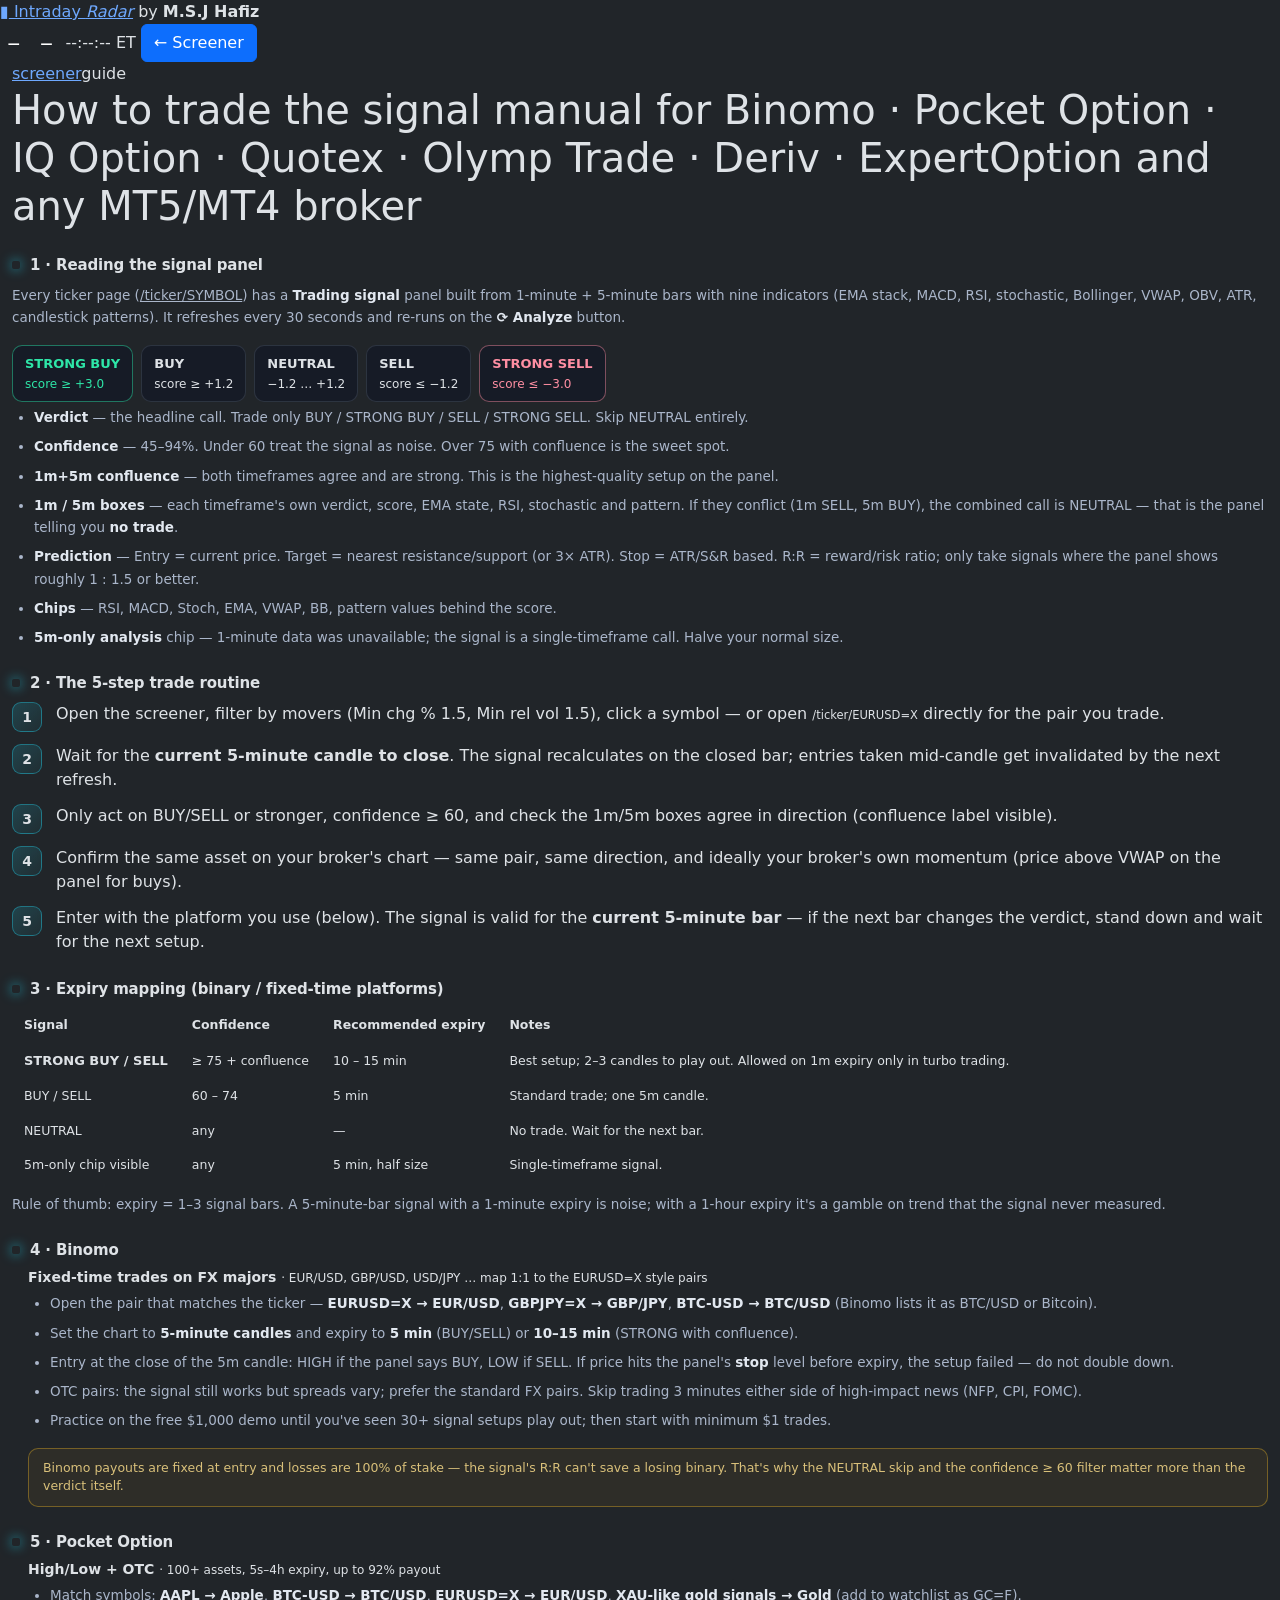
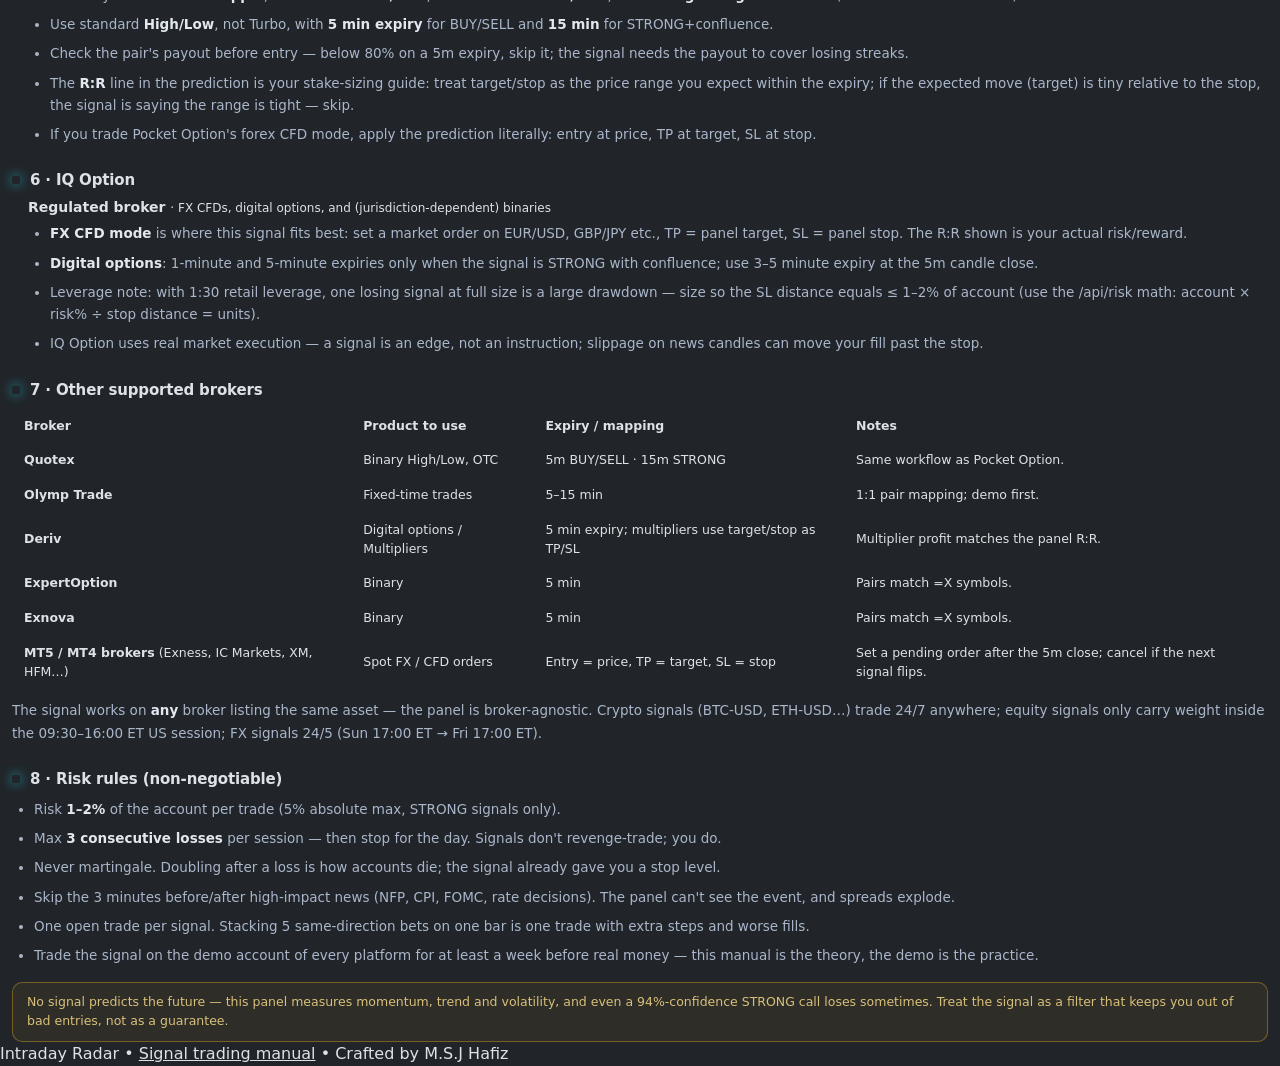
==== public/guide.html @ 57c213fd "Add /guide: signal trading manual for Binomo, Pocket Option, IQ Option and more - New guide page (pu" ====
<!doctype html>
<html lang="en" data-bs-theme="dark">
<head>
  <meta charset="utf-8">
  <meta name="viewport" content="width=device-width, initial-scale=1">
  <title>How to Use the Signal — Intraday Radar</title>
  <link href="https://cdn.jsdelivr.net/npm/bootstrap@5.3.3/dist/css/bootstrap.min.css" rel="stylesheet">
  <link rel="preconnect" href="https://fonts.googleapis.com">
  <link rel="preconnect" href="https://fonts.gstatic.com" crossorigin>
  <link href="https://fonts.googleapis.com/css2?family=Inter:wght@400;500;600;700;800&family=JetBrains+Mono:wght@400;500;600;700&display=swap" rel="stylesheet">
  <link rel="stylesheet" href="/static/style.css">
  <style>
    .guide h2 { font-size: 15px; font-weight: 750; letter-spacing: -0.01em; margin: 26px 0 10px; display: flex; align-items: center; gap: 10px; }
    .guide h2::before { content: ""; width: 8px; height: 8px; border-radius: 2px; background: var(--cyan); box-shadow: 0 0 12px rgba(34, 211, 238, 0.8); }
    .guide p, .guide li { font-size: 13.5px; line-height: 1.65; color: var(--text2, #aab6ca); }
    .guide ul, .guide ol { padding-left: 22px; }
    .guide li { margin-bottom: 7px; }
    .guide li b, .guide p b { color: var(--text, #e2e8f0); }
    .guide .step { display: flex; gap: 14px; margin-bottom: 12px; }
    .guide .step .n {
      flex: 0 0 30px; height: 30px; border-radius: 9px; display: grid; place-items: center;
      background: linear-gradient(135deg, rgba(34,211,238,.18), rgba(34,211,238,.05));
      border: 1px solid rgba(34,211,238,.4); color: var(--cyan); font-weight: 800; font-size: 14px; font-family: var(--mono);
    }
    .guide .broker { border-left: 3px solid var(--cyan); padding-left: 16px; margin-bottom: 22px; }
    .guide .broker h3 { font-size: 14px; font-weight: 750; margin: 0 0 6px; }
    .guide .broker h3 .hint { font-weight: 500; color: var(--muted); font-size: 12px; }
    .guide table.grid td, .guide table.grid th { padding: 8px 12px; font-size: 12.5px; }
    .guide .verdict-demo { display: flex; gap: 8px; flex-wrap: wrap; margin: 10px 0 4px; }
    .guide .vbox {
      border: 1px solid rgba(148,163,184,.18); border-radius: 10px; padding: 8px 12px; font-size: 12px;
      background: rgba(15,22,38,.6); font-family: var(--mono); white-space: nowrap;
    }
    .guide .vbox b { display: block; font-size: 13px; margin-bottom: 2px; }
    .guide .strong-buy { color: #2ee6a8; border-color: rgba(46,230,168,.45); }
    .guide .buy { color: var(--green); }
    .guide .neutral { color: var(--muted); }
    .guide .sell { color: var(--red); }
    .guide .strong-sell { color: #ff8fa3; border-color: rgba(255,143,163,.45); }
    .guide .warn { border: 1px solid rgba(251,191,36,.35); background: rgba(251,191,36,.06); border-radius: 10px; padding: 10px 14px; font-size: 12.5px; color: #d9c07a; margin-top: 10px; }
    .guide .key { font-family: var(--mono); font-size: 11.5px; color: var(--cyan); }
  </style>
</head>
<body>
  <header class="topbar">
    <a class="brand" href="/"><span class="logo">▮</span> Intraday <em>Radar</em></a>
    <span class="byline">by <b>M.S.J Hafiz</b></span>
    <div class="topbar-right">
      <span class="pill badge rounded-pill" id="mode-pill">—</span>
      <span class="pill badge rounded-pill" id="state-pill">—</span>
      <span class="clock" id="et-clock">--:--:-- ET</span>
      <a class="btn btn-primary" href="/">← Screener</a>
    </div>
  </header>
  <div class="tape"><div class="tape-track" id="tape-track"></div></div>
  <main class="container-xxl">
    <div class="crumbs"><a href="/">screener</a><span>guide</span></div>

    <section class="panel guide">
      <div class="panel-head">
        <h1>How to trade the signal <span class="sub">manual for Binomo · Pocket Option · IQ Option · Quotex · Olymp Trade · Deriv · ExpertOption and any MT5/MT4 broker</span></h1>
      </div>

      <h2>1 · Reading the signal panel</h2>
      <p>Every ticker page (<a href="/ticker/AAPL" style="color:var(--cyan)">/ticker/SYMBOL</a>) has a <b>Trading signal</b> panel built from 1-minute + 5-minute bars with nine indicators (EMA stack, MACD, RSI, stochastic, Bollinger, VWAP, OBV, ATR, candlestick patterns). It refreshes every 30 seconds and re-runs on the <b>⟳ Analyze</b> button.</p>
      <div class="verdict-demo">
        <span class="vbox strong-buy"><b>STRONG BUY</b>score ≥ +3.0</span>
        <span class="vbox buy"><b>BUY</b>score ≥ +1.2</span>
        <span class="vbox neutral"><b>NEUTRAL</b>−1.2 … +1.2</span>
        <span class="vbox sell"><b>SELL</b>score ≤ −1.2</span>
        <span class="vbox strong-sell"><b>STRONG SELL</b>score ≤ −3.0</span>
      </div>
      <ul>
        <li><b>Verdict</b> — the headline call. Trade only BUY / STRONG BUY / SELL / STRONG SELL. Skip NEUTRAL entirely.</li>
        <li><b>Confidence</b> — 45–94%. Under 60 treat the signal as noise. Over 75 with confluence is the sweet spot.</li>
        <li><b>1m+5m confluence</b> — both timeframes agree and are strong. This is the highest-quality setup on the panel.</li>
        <li><b>1m / 5m boxes</b> — each timeframe's own verdict, score, EMA state, RSI, stochastic and pattern. If they conflict (1m SELL, 5m BUY), the combined call is NEUTRAL — that is the panel telling you <b>no trade</b>.</li>
        <li><b>Prediction</b> — Entry = current price. Target = nearest resistance/support (or 3× ATR). Stop = ATR/S&R based. R:R = reward/risk ratio; only take signals where the panel shows roughly 1 : 1.5 or better.</li>
        <li><b>Chips</b> — RSI, MACD, Stoch, EMA, VWAP, BB, pattern values behind the score.</li>
        <li><b>5m-only analysis</b> chip — 1-minute data was unavailable; the signal is a single-timeframe call. Halve your normal size.</li>
      </ul>

      <h2>2 · The 5-step trade routine</h2>
      <div class="step"><div class="n">1</div><div>Open the screener, filter by movers (Min chg % 1.5, Min rel vol 1.5), click a symbol — or open <span class="key">/ticker/EURUSD=X</span> directly for the pair you trade.</div></div>
      <div class="step"><div class="n">2</div><div>Wait for the <b>current 5-minute candle to close</b>. The signal recalculates on the closed bar; entries taken mid-candle get invalidated by the next refresh.</div></div>
      <div class="step"><div class="n">3</div><div>Only act on BUY/SELL or stronger, confidence ≥ 60, and check the 1m/5m boxes agree in direction (confluence label visible).</div></div>
      <div class="step"><div class="n">4</div><div>Confirm the same asset on your broker's chart — same pair, same direction, and ideally your broker's own momentum (price above VWAP on the panel for buys).</div></div>
      <div class="step"><div class="n">5</div><div>Enter with the platform you use (below). The signal is valid for the <b>current 5-minute bar</b> — if the next bar changes the verdict, stand down and wait for the next setup.</div></div>

      <h2>3 · Expiry mapping (binary / fixed-time platforms)</h2>
      <table class="grid">
        <thead><tr><th>Signal</th><th>Confidence</th><th>Recommended expiry</th><th>Notes</th></tr></thead>
        <tbody>
          <tr><td><span class="vbox buy" style="border:none;padding:0;background:none"><b style="display:inline">STRONG BUY / SELL</b></span></td><td>≥ 75 + confluence</td><td class="num">10 – 15 min</td><td>Best setup; 2–3 candles to play out. Allowed on 1m expiry only in turbo trading.</td></tr>
          <tr><td>BUY / SELL</td><td>60 – 74</td><td class="num">5 min</td><td>Standard trade; one 5m candle.</td></tr>
          <tr><td>NEUTRAL</td><td>any</td><td class="num">—</td><td>No trade. Wait for the next bar.</td></tr>
          <tr><td>5m-only chip visible</td><td>any</td><td class="num">5 min, half size</td><td>Single-timeframe signal.</td></tr>
        </tbody>
      </table>
      <p style="margin-top:10px">Rule of thumb: expiry = 1–3 signal bars. A 5-minute-bar signal with a 1-minute expiry is noise; with a 1-hour expiry it's a gamble on trend that the signal never measured.</p>

      <h2>4 · Binomo</h2>
      <div class="broker">
        <h3>Fixed-time trades on FX majors <span class="hint">· EUR/USD, GBP/USD, USD/JPY … map 1:1 to the EURUSD=X style pairs</span></h3>
        <ul>
          <li>Open the pair that matches the ticker — <b>EURUSD=X → EUR/USD</b>, <b>GBPJPY=X → GBP/JPY</b>, <b>BTC-USD → BTC/USD</b> (Binomo lists it as BTC/USD or Bitcoin).</li>
          <li>Set the chart to <b>5-minute candles</b> and expiry to <b>5 min</b> (BUY/SELL) or <b>10–15 min</b> (STRONG with confluence).</li>
          <li>Entry at the close of the 5m candle: HIGH if the panel says BUY, LOW if SELL. If price hits the panel's <b>stop</b> level before expiry, the setup failed — do not double down.</li>
          <li>OTC pairs: the signal still works but spreads vary; prefer the standard FX pairs. Skip trading 3 minutes either side of high-impact news (NFP, CPI, FOMC).</li>
          <li>Practice on the free $1,000 demo until you've seen 30+ signal setups play out; then start with minimum $1 trades.</li>
        </ul>
        <div class="warn">Binomo payouts are fixed at entry and losses are 100% of stake — the signal's R:R can't save a losing binary. That's why the NEUTRAL skip and the confidence ≥ 60 filter matter more than the verdict itself.</div>
      </div>

      <h2>5 · Pocket Option</h2>
      <div class="broker">
        <h3>High/Low + OTC <span class="hint">· 100+ assets, 5s–4h expiry, up to 92% payout</span></h3>
        <ul>
          <li>Match symbols: <b>AAPL → Apple</b>, <b>BTC-USD → BTC/USD</b>, <b>EURUSD=X → EUR/USD</b>, <b>XAU-like gold signals → Gold</b> (add to watchlist as GC=F).</li>
          <li>Use standard <b>High/Low</b>, not Turbo, with <b>5 min expiry</b> for BUY/SELL and <b>15 min</b> for STRONG+confluence.</li>
          <li>Check the pair's payout before entry — below 80% on a 5m expiry, skip it; the signal needs the payout to cover losing streaks.</li>
          <li>The <b>R:R</b> line in the prediction is your stake-sizing guide: treat target/stop as the price range you expect within the expiry; if the expected move (target) is tiny relative to the stop, the signal is saying the range is tight — skip.</li>
          <li>If you trade Pocket Option's forex CFD mode, apply the prediction literally: entry at price, TP at target, SL at stop.</li>
        </ul>
      </div>

      <h2>6 · IQ Option</h2>
      <div class="broker">
        <h3>Regulated broker <span class="hint">· FX CFDs, digital options, and (jurisdiction-dependent) binaries</span></h3>
        <ul>
          <li><b>FX CFD mode</b> is where this signal fits best: set a market order on EUR/USD, GBP/JPY etc., TP = panel target, SL = panel stop. The R:R shown is your actual risk/reward.</li>
          <li><b>Digital options</b>: 1-minute and 5-minute expiries only when the signal is STRONG with confluence; use 3–5 minute expiry at the 5m candle close.</li>
          <li>Leverage note: with 1:30 retail leverage, one losing signal at full size is a large drawdown — size so the SL distance equals ≤ 1–2% of account (use the /api/risk math: account × risk% ÷ stop distance = units).</li>
          <li>IQ Option uses real market execution — a signal is an edge, not an instruction; slippage on news candles can move your fill past the stop.</li>
        </ul>
      </div>

      <h2>7 · Other supported brokers</h2>
      <table class="grid">
        <thead><tr><th>Broker</th><th>Product to use</th><th>Expiry / mapping</th><th>Notes</th></tr></thead>
        <tbody>
          <tr><td><b>Quotex</b></td><td>Binary High/Low, OTC</td><td>5m BUY/SELL · 15m STRONG</td><td>Same workflow as Pocket Option.</td></tr>
          <tr><td><b>Olymp Trade</b></td><td>Fixed-time trades</td><td>5–15 min</td><td>1:1 pair mapping; demo first.</td></tr>
          <tr><td><b>Deriv</b></td><td>Digital options / Multipliers</td><td>5 min expiry; multipliers use target/stop as TP/SL</td><td>Multiplier profit matches the panel R:R.</td></tr>
          <tr><td><b>ExpertOption</b></td><td>Binary</td><td>5 min</td><td>Pairs match =X symbols.</td></tr>
          <tr><td><b>Exnova</b></td><td>Binary</td><td>5 min</td><td>Pairs match =X symbols.</td></tr>
          <tr><td><b>MT5 / MT4 brokers</b> (Exness, IC Markets, XM, HFM…)</td><td>Spot FX / CFD orders</td><td>Entry = price, TP = target, SL = stop</td><td>Set a pending order after the 5m close; cancel if the next signal flips.</td></tr>
        </tbody>
      </table>
      <p style="margin-top:10px">The signal works on <b>any</b> broker listing the same asset — the panel is broker-agnostic. Crypto signals (BTC-USD, ETH-USD…) trade 24/7 anywhere; equity signals only carry weight inside the 09:30–16:00 ET US session; FX signals 24/5 (Sun 17:00 ET → Fri 17:00 ET).</p>

      <h2>8 · Risk rules (non-negotiable)</h2>
      <ul>
        <li>Risk <b>1–2%</b> of the account per trade (5% absolute max, STRONG signals only).</li>
        <li>Max <b>3 consecutive losses</b> per session — then stop for the day. Signals don't revenge-trade; you do.</li>
        <li>Never martingale. Doubling after a loss is how accounts die; the signal already gave you a stop level.</li>
        <li>Skip the 3 minutes before/after high-impact news (NFP, CPI, FOMC, rate decisions). The panel can't see the event, and spreads explode.</li>
        <li>One open trade per signal. Stacking 5 same-direction bets on one bar is one trade with extra steps and worse fills.</li>
        <li>Trade the signal on the demo account of every platform for at least a week before real money — this manual is the theory, the demo is the practice.</li>
      </ul>

      <div class="warn">No signal predicts the future — this panel measures momentum, trend and volatility, and even a 94%-confidence STRONG call loses sometimes. Treat the signal as a filter that keeps you out of bad entries, not as a guarantee.</div>
    </section>
  </main>
  <footer class="site-foot">
    Intraday Radar <span class="sep">•</span> <a href="/guide" style="color:var(--muted)">Signal trading manual</a> <span class="sep">•</span> Crafted by <span class="credit">M.S.J Hafiz</span>
  </footer>
  <script src="/static/chart.js"></script>
  <script src="/static/app.js"></script>
</body>
</html>
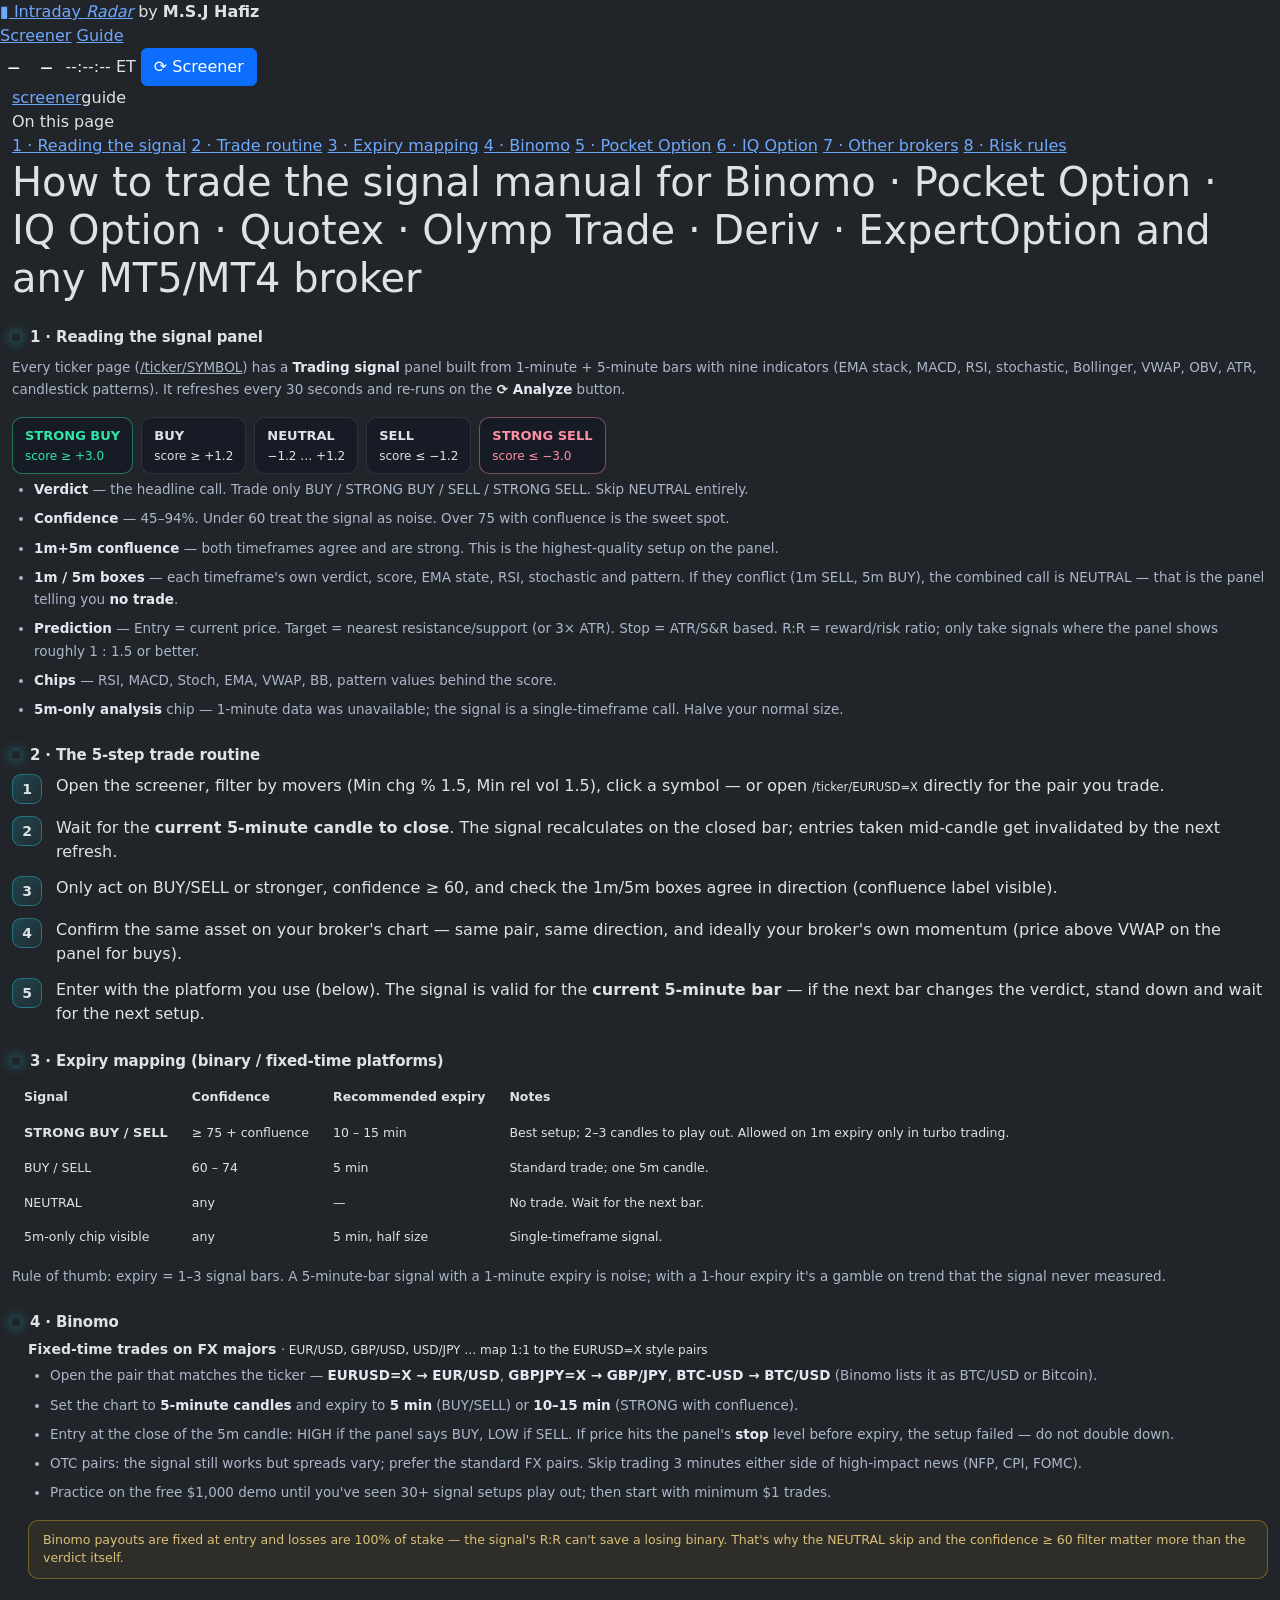
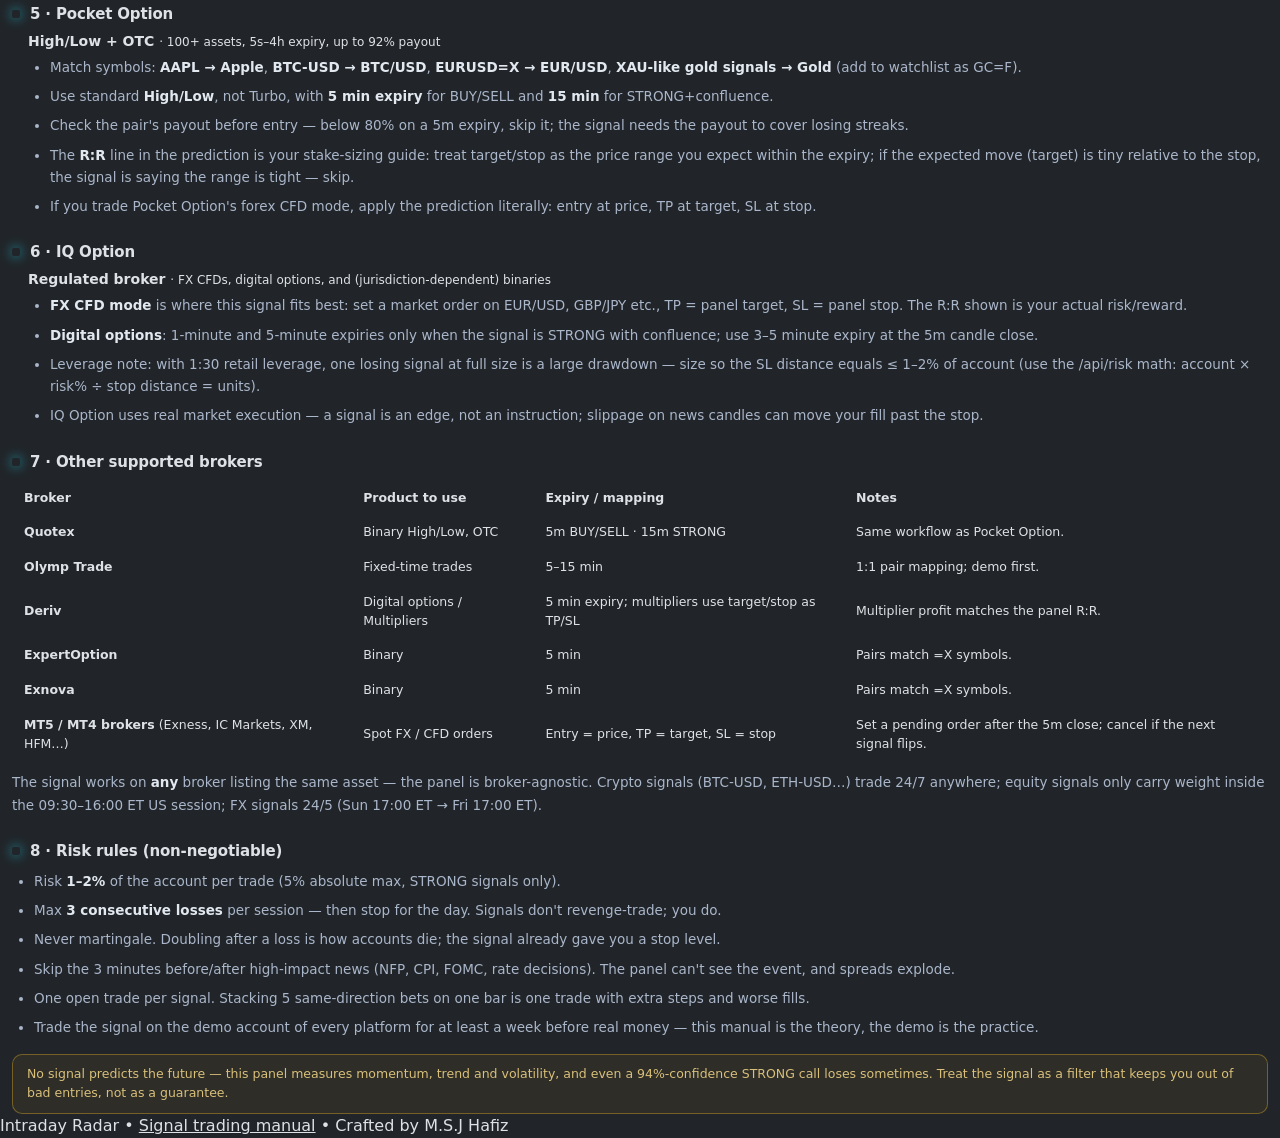
==== commit a2a7f2cf: "Design 3.0: full UI/UX pass for desktop and phone Desktop: - top nav (Screener / Guide) with active " ====
--- a/public/guide.html
+++ b/public/guide.html
@@ -45,23 +45,40 @@
   <header class="topbar">
     <a class="brand" href="/"><span class="logo">▮</span> Intraday <em>Radar</em></a>
     <span class="byline">by <b>M.S.J Hafiz</b></span>
+    <nav class="topnav">
+      <a href="/" class="topnav-link">Screener</a>
+      <a href="/guide" class="topnav-link active">Guide</a>
+    </nav>
     <div class="topbar-right">
       <span class="pill badge rounded-pill" id="mode-pill">—</span>
       <span class="pill badge rounded-pill" id="state-pill">—</span>
       <span class="clock" id="et-clock">--:--:-- ET</span>
-      <a class="btn btn-primary" href="/">← Screener</a>
+      <a class="btn btn-primary" href="/">⟳ <span class="btn-text">Screener</span></a>
     </div>
   </header>
   <div class="tape"><div class="tape-track" id="tape-track"></div></div>
   <main class="container-xxl">
     <div class="crumbs"><a href="/">screener</a><span>guide</span></div>
 
-    <section class="panel guide">
+    <div class="guide-layout">
+      <aside class="toc">
+        <div class="toc-title">On this page</div>
+        <a href="#read">1 · Reading the signal</a>
+        <a href="#routine">2 · Trade routine</a>
+        <a href="#expiry">3 · Expiry mapping</a>
+        <a href="#binomo">4 · Binomo</a>
+        <a href="#pocket">5 · Pocket Option</a>
+        <a href="#iqoption">6 · IQ Option</a>
+        <a href="#others">7 · Other brokers</a>
+        <a href="#risk">8 · Risk rules</a>
+      </aside>
+
+    <section class="panel guide" id="guide-body">
       <div class="panel-head">
         <h1>How to trade the signal <span class="sub">manual for Binomo · Pocket Option · IQ Option · Quotex · Olymp Trade · Deriv · ExpertOption and any MT5/MT4 broker</span></h1>
       </div>
 
-      <h2>1 · Reading the signal panel</h2>
+      <h2 id="read">1 · Reading the signal panel</h2>
       <p>Every ticker page (<a href="/ticker/AAPL" style="color:var(--cyan)">/ticker/SYMBOL</a>) has a <b>Trading signal</b> panel built from 1-minute + 5-minute bars with nine indicators (EMA stack, MACD, RSI, stochastic, Bollinger, VWAP, OBV, ATR, candlestick patterns). It refreshes every 30 seconds and re-runs on the <b>⟳ Analyze</b> button.</p>
       <div class="verdict-demo">
         <span class="vbox strong-buy"><b>STRONG BUY</b>score ≥ +3.0</span>
@@ -80,14 +97,14 @@
         <li><b>5m-only analysis</b> chip — 1-minute data was unavailable; the signal is a single-timeframe call. Halve your normal size.</li>
       </ul>
 
-      <h2>2 · The 5-step trade routine</h2>
+      <h2 id="routine">2 · The 5-step trade routine</h2>
       <div class="step"><div class="n">1</div><div>Open the screener, filter by movers (Min chg % 1.5, Min rel vol 1.5), click a symbol — or open <span class="key">/ticker/EURUSD=X</span> directly for the pair you trade.</div></div>
       <div class="step"><div class="n">2</div><div>Wait for the <b>current 5-minute candle to close</b>. The signal recalculates on the closed bar; entries taken mid-candle get invalidated by the next refresh.</div></div>
       <div class="step"><div class="n">3</div><div>Only act on BUY/SELL or stronger, confidence ≥ 60, and check the 1m/5m boxes agree in direction (confluence label visible).</div></div>
       <div class="step"><div class="n">4</div><div>Confirm the same asset on your broker's chart — same pair, same direction, and ideally your broker's own momentum (price above VWAP on the panel for buys).</div></div>
       <div class="step"><div class="n">5</div><div>Enter with the platform you use (below). The signal is valid for the <b>current 5-minute bar</b> — if the next bar changes the verdict, stand down and wait for the next setup.</div></div>
 
-      <h2>3 · Expiry mapping (binary / fixed-time platforms)</h2>
+      <h2 id="expiry">3 · Expiry mapping (binary / fixed-time platforms)</h2>
       <table class="grid">
         <thead><tr><th>Signal</th><th>Confidence</th><th>Recommended expiry</th><th>Notes</th></tr></thead>
         <tbody>
@@ -99,7 +116,7 @@
       </table>
       <p style="margin-top:10px">Rule of thumb: expiry = 1–3 signal bars. A 5-minute-bar signal with a 1-minute expiry is noise; with a 1-hour expiry it's a gamble on trend that the signal never measured.</p>
 
-      <h2>4 · Binomo</h2>
+      <h2 id="binomo">4 · Binomo</h2>
       <div class="broker">
         <h3>Fixed-time trades on FX majors <span class="hint">· EUR/USD, GBP/USD, USD/JPY … map 1:1 to the EURUSD=X style pairs</span></h3>
         <ul>
@@ -112,7 +129,7 @@
         <div class="warn">Binomo payouts are fixed at entry and losses are 100% of stake — the signal's R:R can't save a losing binary. That's why the NEUTRAL skip and the confidence ≥ 60 filter matter more than the verdict itself.</div>
       </div>
 
-      <h2>5 · Pocket Option</h2>
+      <h2 id="pocket">5 · Pocket Option</h2>
       <div class="broker">
         <h3>High/Low + OTC <span class="hint">· 100+ assets, 5s–4h expiry, up to 92% payout</span></h3>
         <ul>
@@ -124,7 +141,7 @@
         </ul>
       </div>
 
-      <h2>6 · IQ Option</h2>
+      <h2 id="iqoption">6 · IQ Option</h2>
       <div class="broker">
         <h3>Regulated broker <span class="hint">· FX CFDs, digital options, and (jurisdiction-dependent) binaries</span></h3>
         <ul>
@@ -135,7 +152,7 @@
         </ul>
       </div>
 
-      <h2>7 · Other supported brokers</h2>
+      <h2 id="others">7 · Other supported brokers</h2>
       <table class="grid">
         <thead><tr><th>Broker</th><th>Product to use</th><th>Expiry / mapping</th><th>Notes</th></tr></thead>
         <tbody>
@@ -149,7 +166,7 @@
       </table>
       <p style="margin-top:10px">The signal works on <b>any</b> broker listing the same asset — the panel is broker-agnostic. Crypto signals (BTC-USD, ETH-USD…) trade 24/7 anywhere; equity signals only carry weight inside the 09:30–16:00 ET US session; FX signals 24/5 (Sun 17:00 ET → Fri 17:00 ET).</p>
 
-      <h2>8 · Risk rules (non-negotiable)</h2>
+      <h2 id="risk">8 · Risk rules (non-negotiable)</h2>
       <ul>
         <li>Risk <b>1–2%</b> of the account per trade (5% absolute max, STRONG signals only).</li>
         <li>Max <b>3 consecutive losses</b> per session — then stop for the day. Signals don't revenge-trade; you do.</li>
@@ -161,6 +178,7 @@
 
       <div class="warn">No signal predicts the future — this panel measures momentum, trend and volatility, and even a 94%-confidence STRONG call loses sometimes. Treat the signal as a filter that keeps you out of bad entries, not as a guarantee.</div>
     </section>
+    </div>
   </main>
   <footer class="site-foot">
     Intraday Radar <span class="sep">•</span> <a href="/guide" style="color:var(--muted)">Signal trading manual</a> <span class="sep">•</span> Crafted by <span class="credit">M.S.J Hafiz</span>
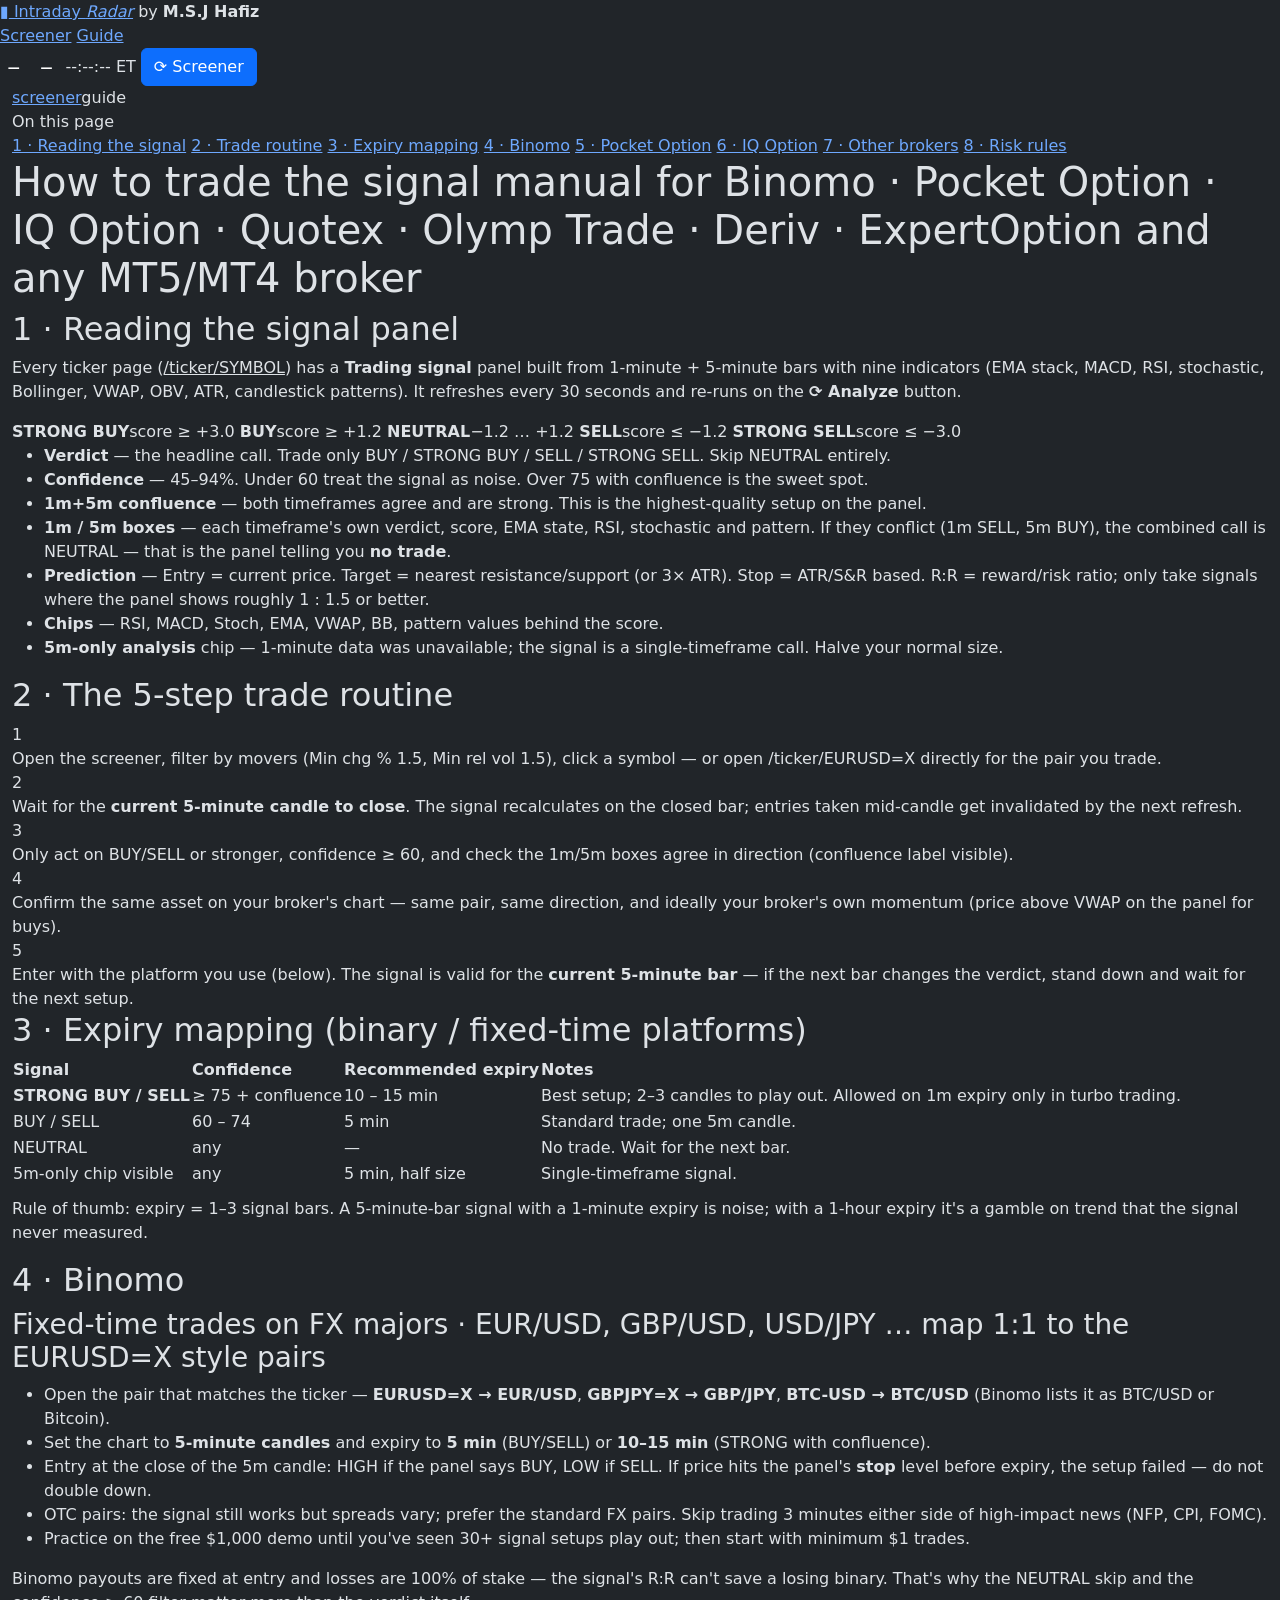
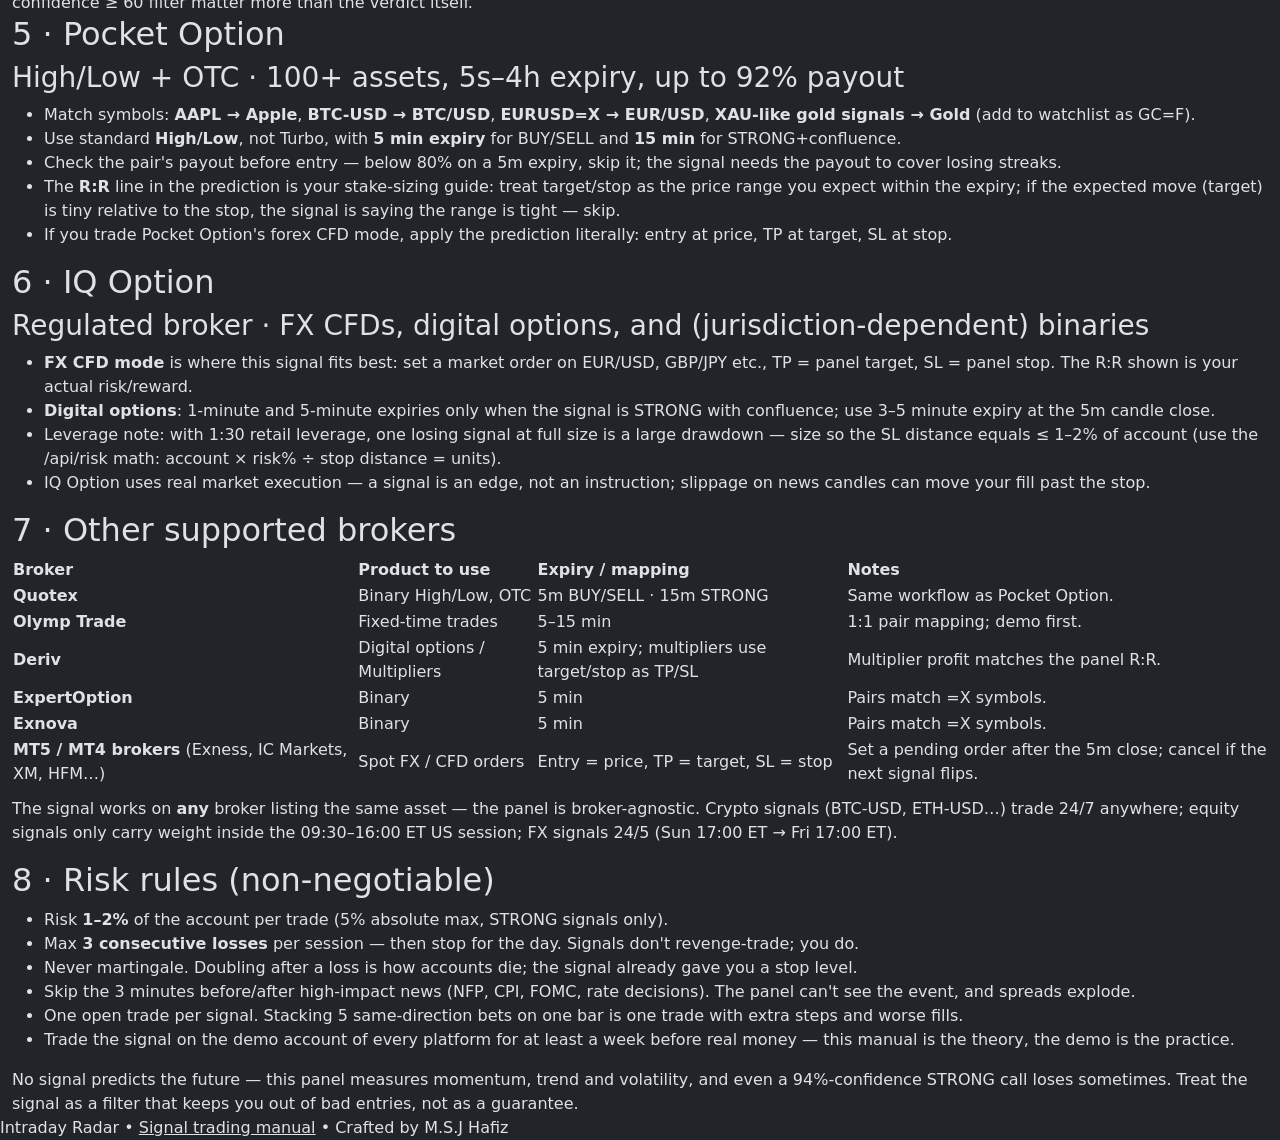
==== commit e949df14: "Performance: asset caching, compression, versioned bundles, render hints - Static assets served with" ====
--- a/public/guide.html
+++ b/public/guide.html
@@ -3,43 +3,21 @@
 <head>
   <meta charset="utf-8">
   <meta name="viewport" content="width=device-width, initial-scale=1">
+  <meta name="description" content="How to trade the Intraday Radar signal on Binomo, Pocket Option, IQ Option, Quotex, Olymp Trade, Deriv and MT5/MT4.">
+  <meta name="theme-color" content="#05080f">
+  <link rel="icon" type="image/svg+xml" href="data:image/svg+xml,%3Csvg xmlns='http://www.w3.org/2000/svg' viewBox='0 0 32 32'%3E%3Cdefs%3E%3ClinearGradient id='g' x1='0' y1='0' x2='1' y2='1'%3E%3Cstop offset='0' stop-color='%2322d3ee'/%3E%3Cstop offset='1' stop-color='%23818cf8'/%3E%3C/linearGradient%3E%3C/defs%3E%3Crect width='32' height='32' rx='8' fill='url(%23g)'/%3E%3Cpath d='M7 21 L12 13 L16 17 L20 10 L25 18' stroke='%2306131c' stroke-width='3' fill='none' stroke-linecap='round' stroke-linejoin='round'/%3E%3C/svg%3E">
+  <meta property="og:title" content="Signal Trading Manual — Intraday Radar">
+  <meta property="og:description" content="How to trade the Intraday Radar signal on Binomo, Pocket Option, IQ Option, Quotex, Olymp Trade, Deriv and MT5/MT4.">
+  <meta property="og:type" content="website">
   <title>How to Use the Signal — Intraday Radar</title>
   <link href="https://cdn.jsdelivr.net/npm/bootstrap@5.3.3/dist/css/bootstrap.min.css" rel="stylesheet">
   <link rel="preconnect" href="https://fonts.googleapis.com">
   <link rel="preconnect" href="https://fonts.gstatic.com" crossorigin>
+  <link rel="dns-prefetch" href="https://fonts.gstatic.com">
   <link href="https://fonts.googleapis.com/css2?family=Inter:wght@400;500;600;700;800&family=JetBrains+Mono:wght@400;500;600;700&display=swap" rel="stylesheet">
-  <link rel="stylesheet" href="/static/style.css">
-  <style>
-    .guide h2 { font-size: 15px; font-weight: 750; letter-spacing: -0.01em; margin: 26px 0 10px; display: flex; align-items: center; gap: 10px; }
-    .guide h2::before { content: ""; width: 8px; height: 8px; border-radius: 2px; background: var(--cyan); box-shadow: 0 0 12px rgba(34, 211, 238, 0.8); }
-    .guide p, .guide li { font-size: 13.5px; line-height: 1.65; color: var(--text2, #aab6ca); }
-    .guide ul, .guide ol { padding-left: 22px; }
-    .guide li { margin-bottom: 7px; }
-    .guide li b, .guide p b { color: var(--text, #e2e8f0); }
-    .guide .step { display: flex; gap: 14px; margin-bottom: 12px; }
-    .guide .step .n {
-      flex: 0 0 30px; height: 30px; border-radius: 9px; display: grid; place-items: center;
-      background: linear-gradient(135deg, rgba(34,211,238,.18), rgba(34,211,238,.05));
-      border: 1px solid rgba(34,211,238,.4); color: var(--cyan); font-weight: 800; font-size: 14px; font-family: var(--mono);
-    }
-    .guide .broker { border-left: 3px solid var(--cyan); padding-left: 16px; margin-bottom: 22px; }
-    .guide .broker h3 { font-size: 14px; font-weight: 750; margin: 0 0 6px; }
-    .guide .broker h3 .hint { font-weight: 500; color: var(--muted); font-size: 12px; }
-    .guide table.grid td, .guide table.grid th { padding: 8px 12px; font-size: 12.5px; }
-    .guide .verdict-demo { display: flex; gap: 8px; flex-wrap: wrap; margin: 10px 0 4px; }
-    .guide .vbox {
-      border: 1px solid rgba(148,163,184,.18); border-radius: 10px; padding: 8px 12px; font-size: 12px;
-      background: rgba(15,22,38,.6); font-family: var(--mono); white-space: nowrap;
-    }
-    .guide .vbox b { display: block; font-size: 13px; margin-bottom: 2px; }
-    .guide .strong-buy { color: #2ee6a8; border-color: rgba(46,230,168,.45); }
-    .guide .buy { color: var(--green); }
-    .guide .neutral { color: var(--muted); }
-    .guide .sell { color: var(--red); }
-    .guide .strong-sell { color: #ff8fa3; border-color: rgba(255,143,163,.45); }
-    .guide .warn { border: 1px solid rgba(251,191,36,.35); background: rgba(251,191,36,.06); border-radius: 10px; padding: 10px 14px; font-size: 12.5px; color: #d9c07a; margin-top: 10px; }
-    .guide .key { font-family: var(--mono); font-size: 11.5px; color: var(--cyan); }
-  </style>
+  <link rel="preload" href="/static/style.css?v=18" as="style">
+  <link rel="stylesheet" href="/static/style.css?v=18">
+  
 </head>
 <body>
   <header class="topbar">
@@ -183,7 +161,7 @@
   <footer class="site-foot">
     Intraday Radar <span class="sep">•</span> <a href="/guide" style="color:var(--muted)">Signal trading manual</a> <span class="sep">•</span> Crafted by <span class="credit">M.S.J Hafiz</span>
   </footer>
-  <script src="/static/chart.js"></script>
-  <script src="/static/app.js"></script>
+  <script src="/static/chart.js?v=18" defer></script>
+  <script src="/static/app.js?v=18" defer></script>
 </body>
 </html>
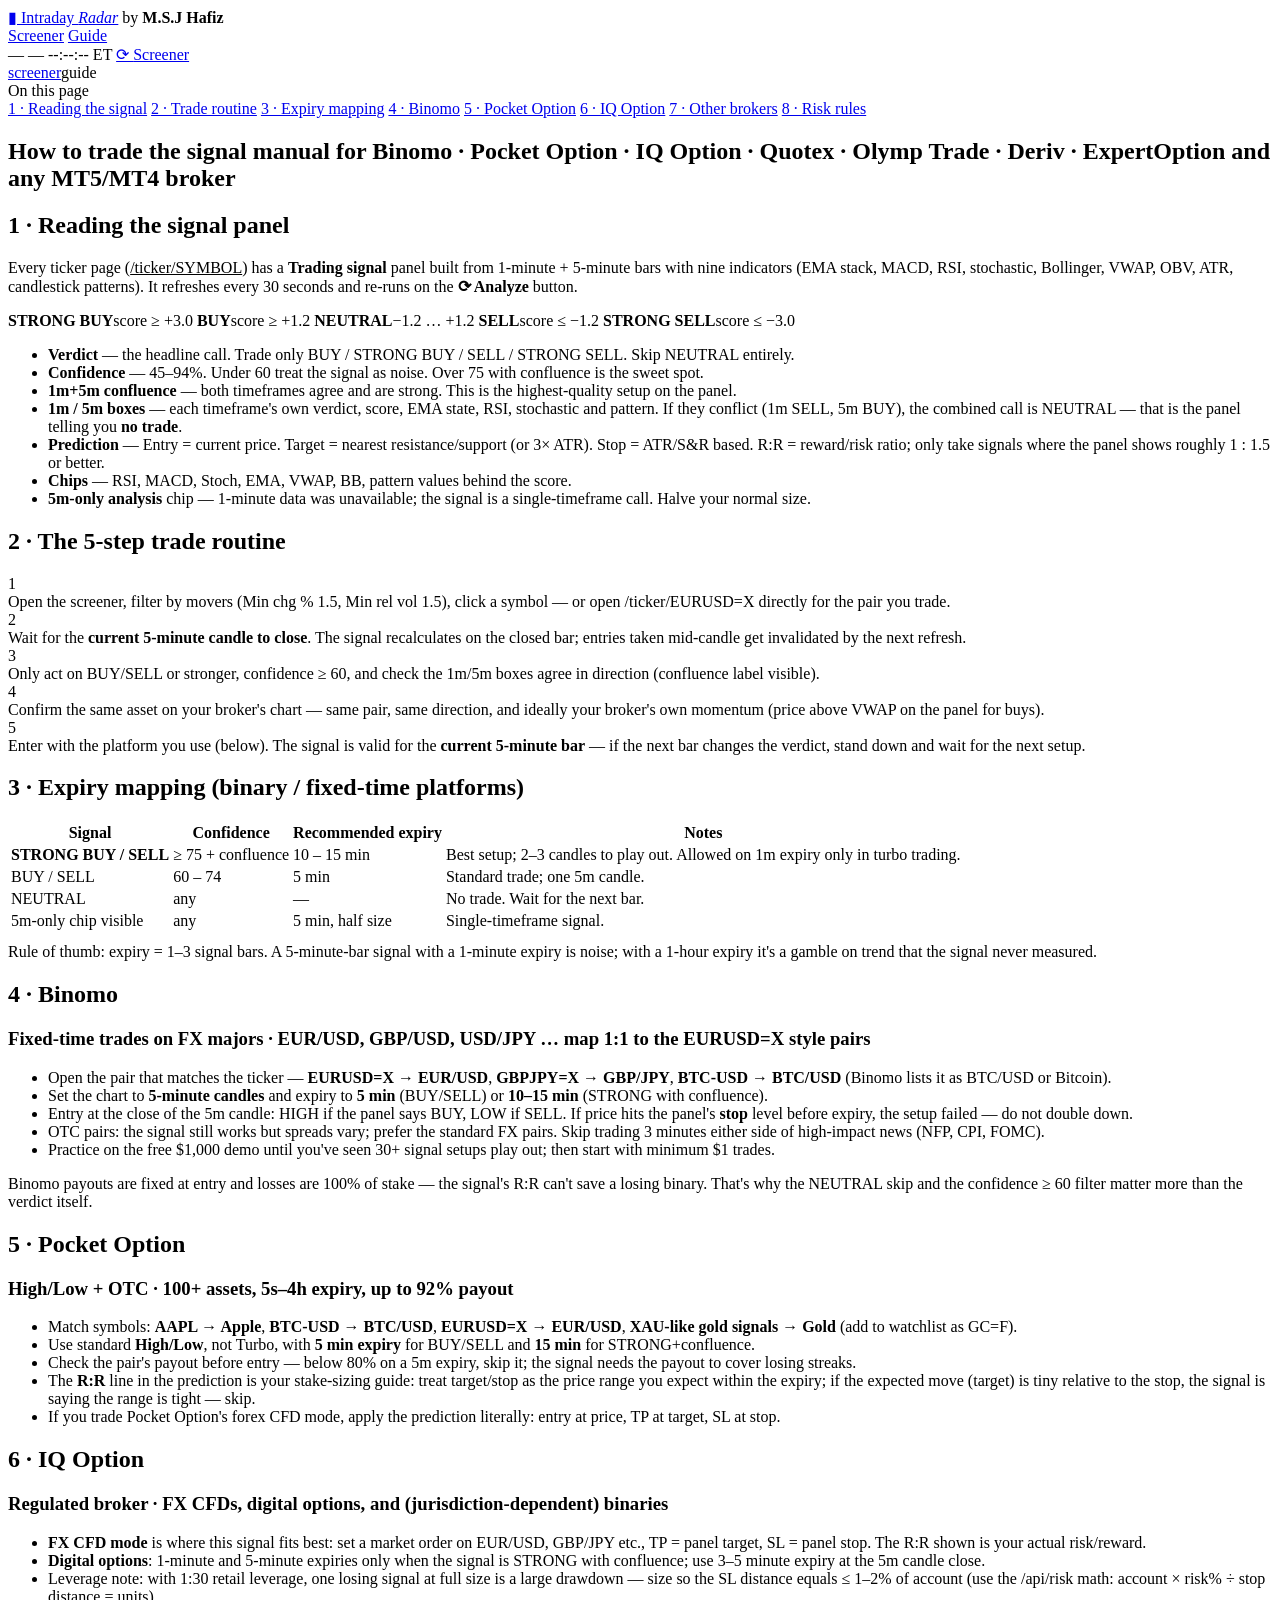
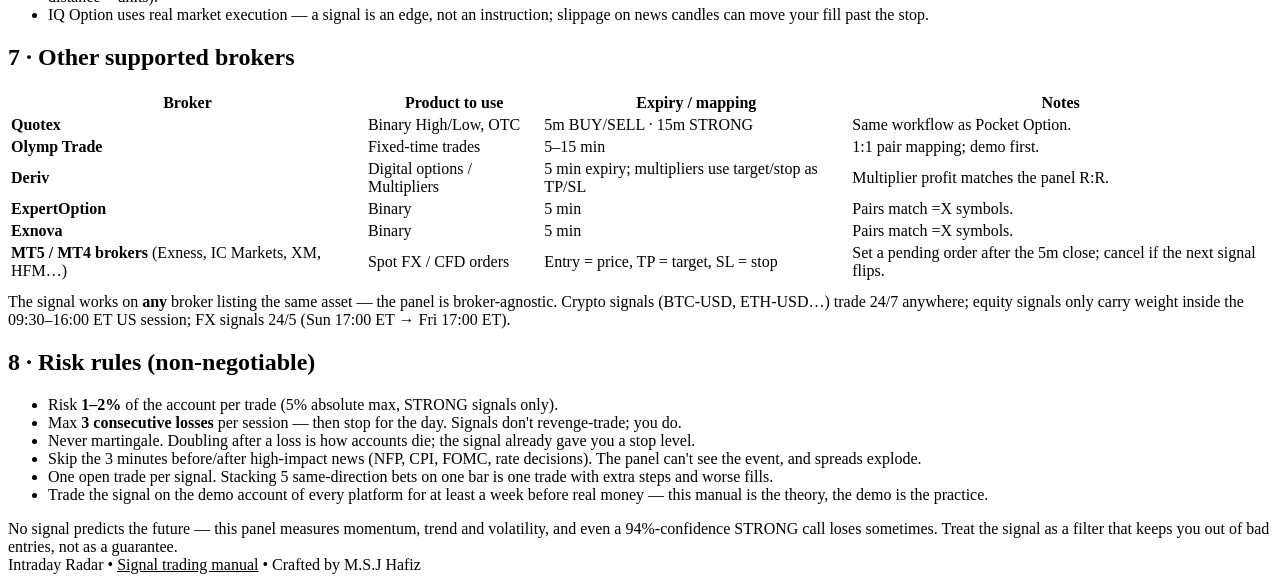
==== commit 4c01dc5b: "Linear/Modern design system: indigo re-skin, landing page, drop Bootstrap - Rewrite style.css as a f" ====
--- a/public/guide.html
+++ b/public/guide.html
@@ -1,22 +1,21 @@
 <!doctype html>
-<html lang="en" data-bs-theme="dark">
+<html lang="en">
 <head>
   <meta charset="utf-8">
   <meta name="viewport" content="width=device-width, initial-scale=1">
   <meta name="description" content="How to trade the Intraday Radar signal on Binomo, Pocket Option, IQ Option, Quotex, Olymp Trade, Deriv and MT5/MT4.">
-  <meta name="theme-color" content="#05080f">
-  <link rel="icon" type="image/svg+xml" href="data:image/svg+xml,%3Csvg xmlns='http://www.w3.org/2000/svg' viewBox='0 0 32 32'%3E%3Cdefs%3E%3ClinearGradient id='g' x1='0' y1='0' x2='1' y2='1'%3E%3Cstop offset='0' stop-color='%2322d3ee'/%3E%3Cstop offset='1' stop-color='%23818cf8'/%3E%3C/linearGradient%3E%3C/defs%3E%3Crect width='32' height='32' rx='8' fill='url(%23g)'/%3E%3Cpath d='M7 21 L12 13 L16 17 L20 10 L25 18' stroke='%2306131c' stroke-width='3' fill='none' stroke-linecap='round' stroke-linejoin='round'/%3E%3C/svg%3E">
+  <meta name="theme-color" content="#050506">
+  <link rel="icon" type="image/svg+xml" href="data:image/svg+xml,%3Csvg xmlns='http://www.w3.org/2000/svg' viewBox='0 0 32 32'%3E%3Cdefs%3E%3ClinearGradient id='g' x1='0' y1='0' x2='1' y2='1'%3E%3Cstop offset='0' stop-color='%235e6ad2'/%3E%3Cstop offset='1' stop-color='%238b93e8'/%3E%3C/linearGradient%3E%3C/defs%3E%3Crect width='32' height='32' rx='8' fill='url(%23g)'/%3E%3Cpath d='M7 21 L12 13 L16 17 L20 10 L25 18' stroke='%230a0a0c' stroke-width='3' fill='none' stroke-linecap='round' stroke-linejoin='round'/%3E%3C/svg%3E">
   <meta property="og:title" content="Signal Trading Manual — Intraday Radar">
   <meta property="og:description" content="How to trade the Intraday Radar signal on Binomo, Pocket Option, IQ Option, Quotex, Olymp Trade, Deriv and MT5/MT4.">
   <meta property="og:type" content="website">
   <title>How to Use the Signal — Intraday Radar</title>
-  <link href="https://cdn.jsdelivr.net/npm/bootstrap@5.3.3/dist/css/bootstrap.min.css" rel="stylesheet">
   <link rel="preconnect" href="https://fonts.googleapis.com">
   <link rel="preconnect" href="https://fonts.gstatic.com" crossorigin>
   <link rel="dns-prefetch" href="https://fonts.gstatic.com">
   <link href="https://fonts.googleapis.com/css2?family=Inter:wght@400;500;600;700;800&family=JetBrains+Mono:wght@400;500;600;700&display=swap" rel="stylesheet">
-  <link rel="preload" href="/static/style.css?v=18" as="style">
-  <link rel="stylesheet" href="/static/style.css?v=18">
+  <link rel="preload" href="/static/style.css?v=20" as="style">
+  <link rel="stylesheet" href="/static/style.css?v=20">
   
 </head>
 <body>
@@ -24,19 +23,19 @@
     <a class="brand" href="/"><span class="logo">▮</span> Intraday <em>Radar</em></a>
     <span class="byline">by <b>M.S.J Hafiz</b></span>
     <nav class="topnav">
-      <a href="/" class="topnav-link">Screener</a>
+      <a href="/screener" class="topnav-link">Screener</a>
       <a href="/guide" class="topnav-link active">Guide</a>
     </nav>
     <div class="topbar-right">
-      <span class="pill badge rounded-pill" id="mode-pill">—</span>
-      <span class="pill badge rounded-pill" id="state-pill">—</span>
+      <span class="pill" id="mode-pill">—</span>
+      <span class="pill" id="state-pill">—</span>
       <span class="clock" id="et-clock">--:--:-- ET</span>
-      <a class="btn btn-primary" href="/">⟳ <span class="btn-text">Screener</span></a>
+      <a class="btn" href="/screener">⟳ <span class="btn-text">Screener</span></a>
     </div>
   </header>
   <div class="tape"><div class="tape-track" id="tape-track"></div></div>
-  <main class="container-xxl">
-    <div class="crumbs"><a href="/">screener</a><span>guide</span></div>
+  <main class="container">
+    <div class="crumbs"><a href="/screener">screener</a><span>guide</span></div>
 
     <div class="guide-layout">
       <aside class="toc">
@@ -57,7 +56,7 @@
       </div>
 
       <h2 id="read">1 · Reading the signal panel</h2>
-      <p>Every ticker page (<a href="/ticker/AAPL" style="color:var(--cyan)">/ticker/SYMBOL</a>) has a <b>Trading signal</b> panel built from 1-minute + 5-minute bars with nine indicators (EMA stack, MACD, RSI, stochastic, Bollinger, VWAP, OBV, ATR, candlestick patterns). It refreshes every 30 seconds and re-runs on the <b>⟳ Analyze</b> button.</p>
+      <p>Every ticker page (<a href="/ticker/AAPL" style="color:var(--accent)">/ticker/SYMBOL</a>) has a <b>Trading signal</b> panel built from 1-minute + 5-minute bars with nine indicators (EMA stack, MACD, RSI, stochastic, Bollinger, VWAP, OBV, ATR, candlestick patterns). It refreshes every 30 seconds and re-runs on the <b>⟳ Analyze</b> button.</p>
       <div class="verdict-demo">
         <span class="vbox strong-buy"><b>STRONG BUY</b>score ≥ +3.0</span>
         <span class="vbox buy"><b>BUY</b>score ≥ +1.2</span>
@@ -161,7 +160,7 @@
   <footer class="site-foot">
     Intraday Radar <span class="sep">•</span> <a href="/guide" style="color:var(--muted)">Signal trading manual</a> <span class="sep">•</span> Crafted by <span class="credit">M.S.J Hafiz</span>
   </footer>
-  <script src="/static/chart.js?v=18" defer></script>
-  <script src="/static/app.js?v=18" defer></script>
+  <script src="/static/chart.js?v=20" defer></script>
+  <script src="/static/app.js?v=20" defer></script>
 </body>
 </html>
